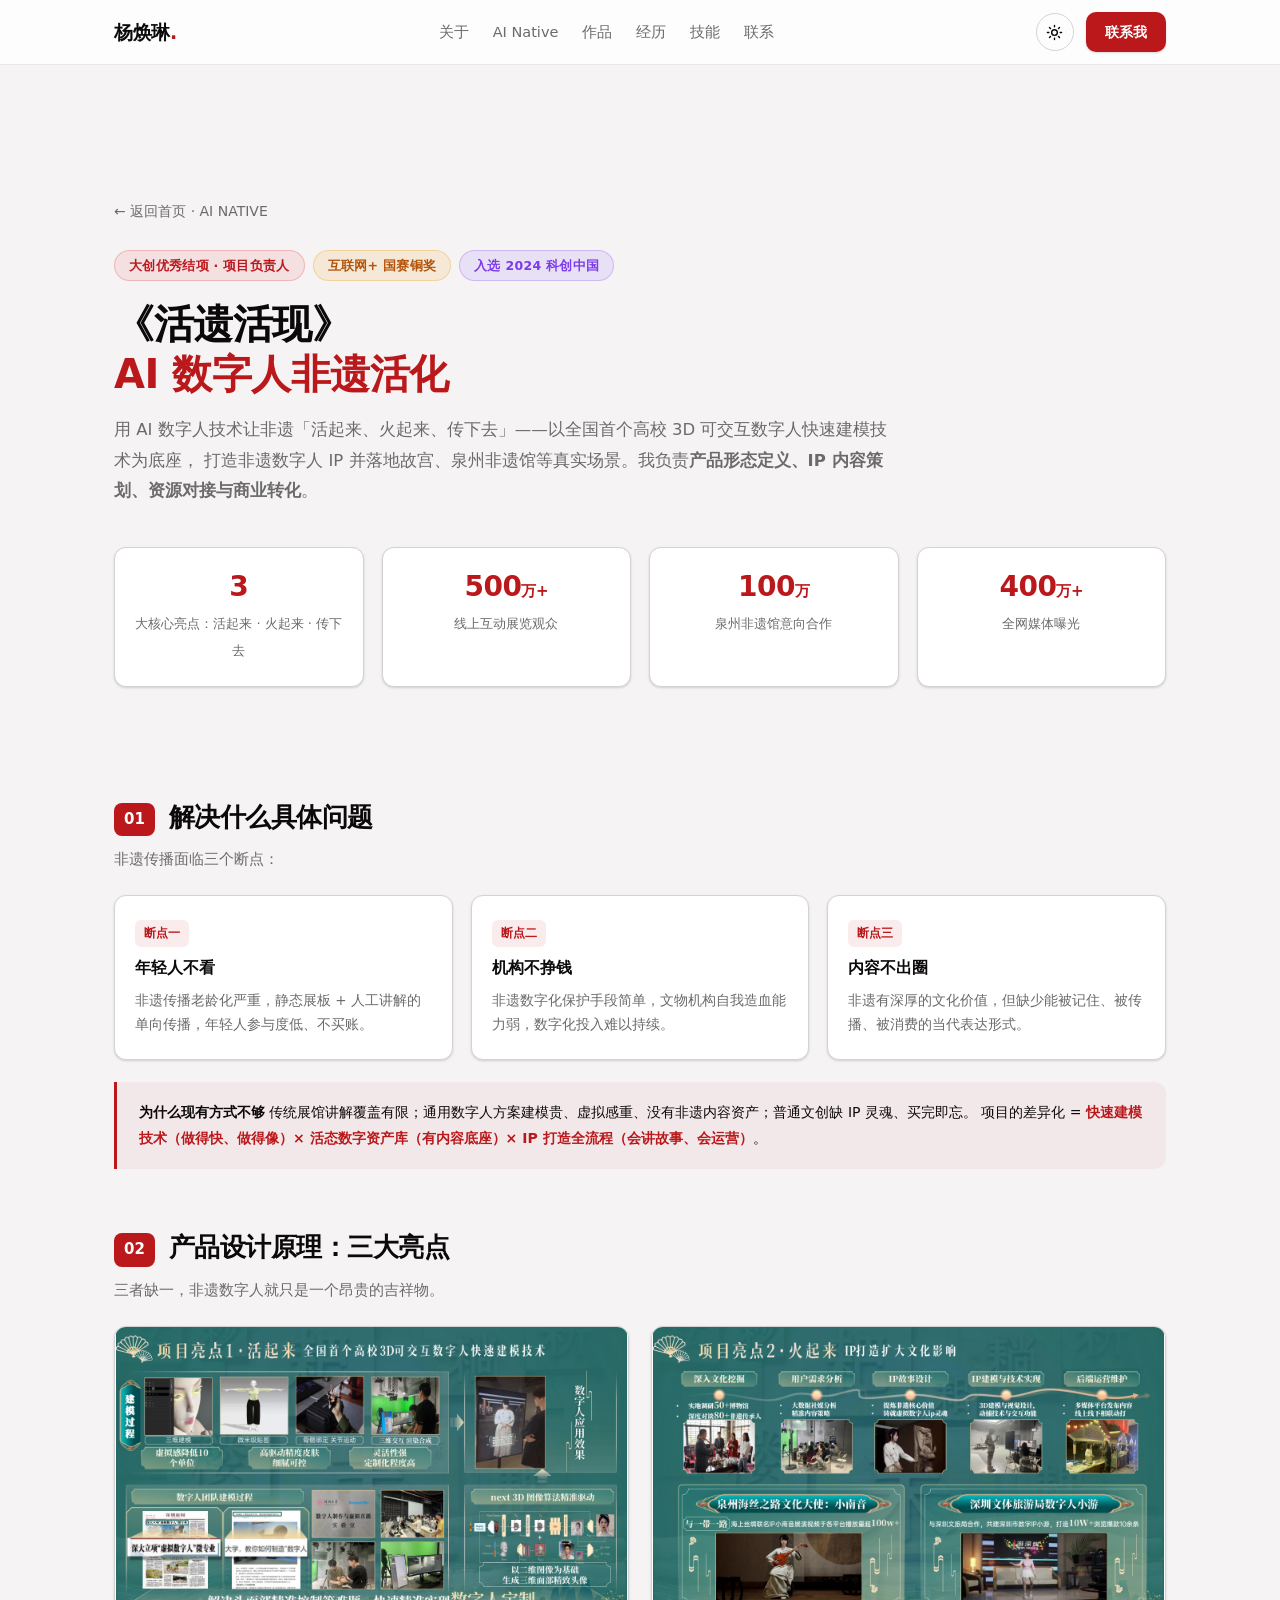
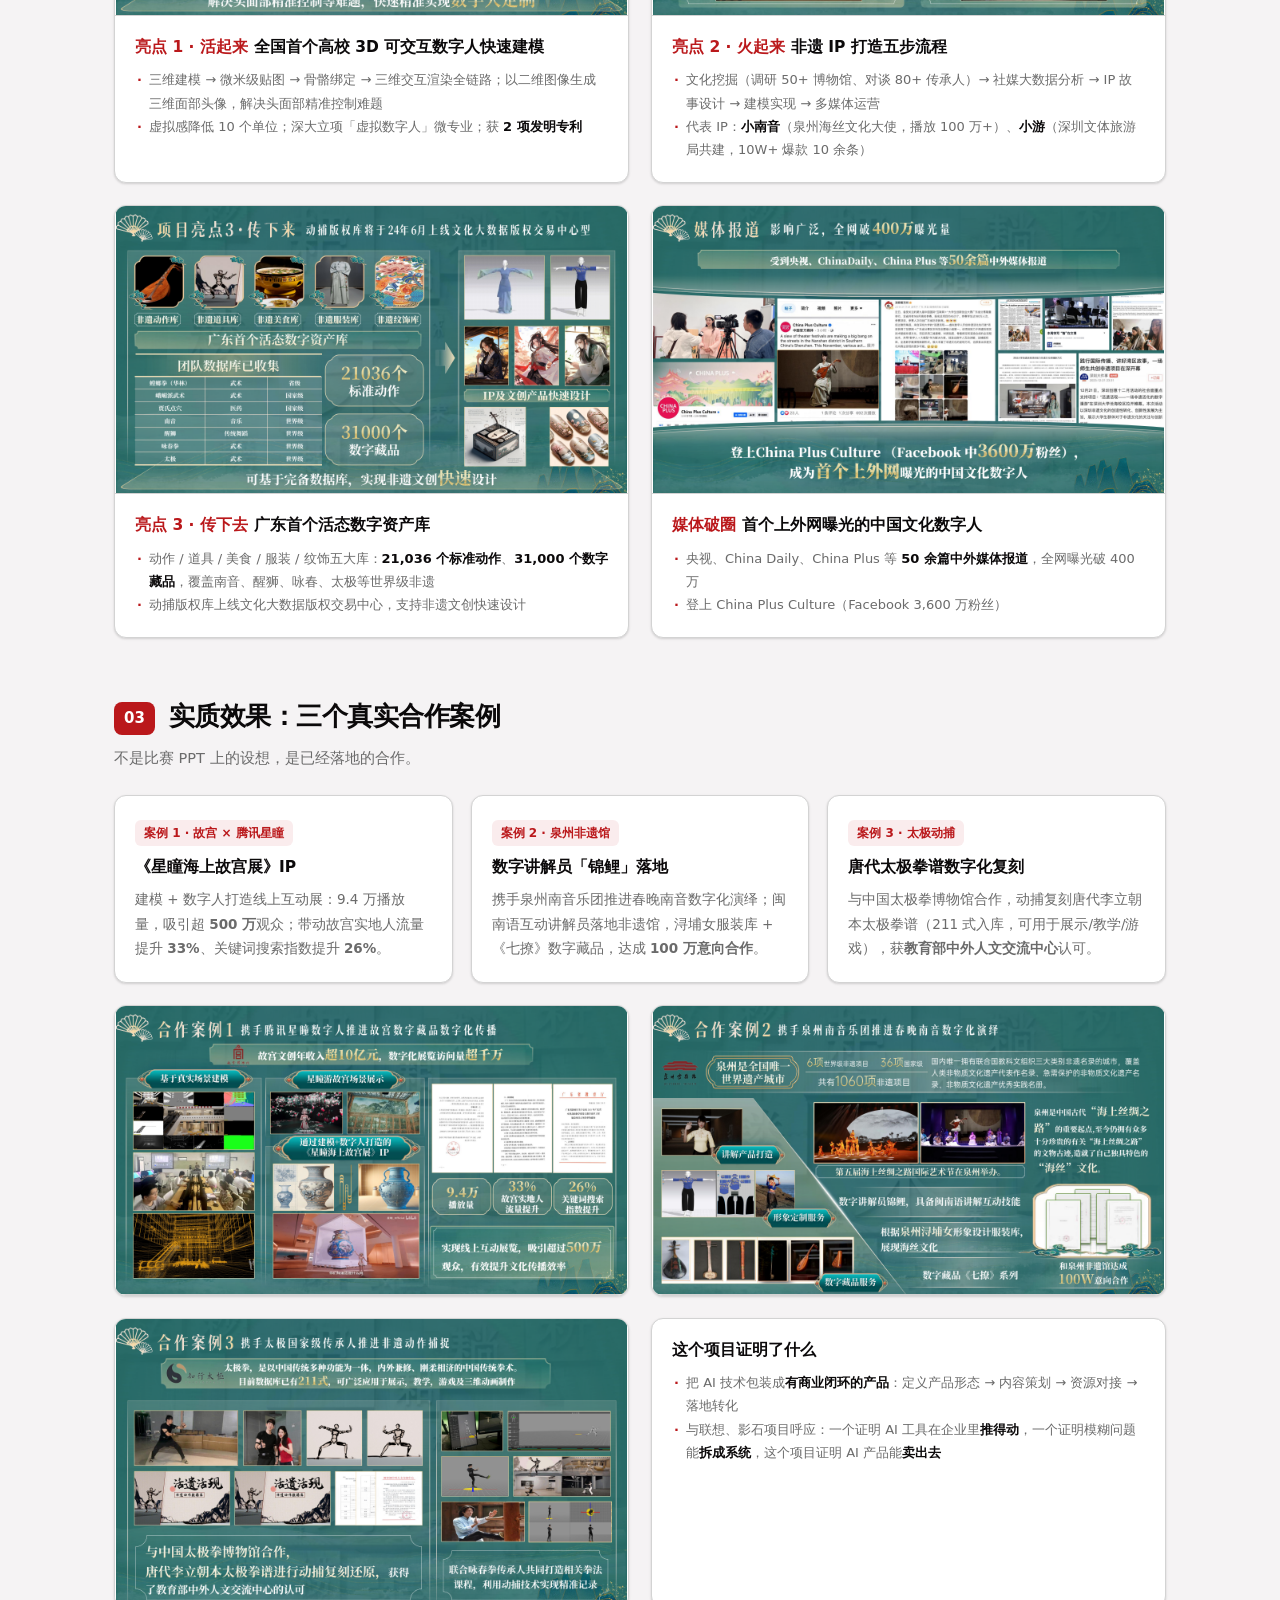
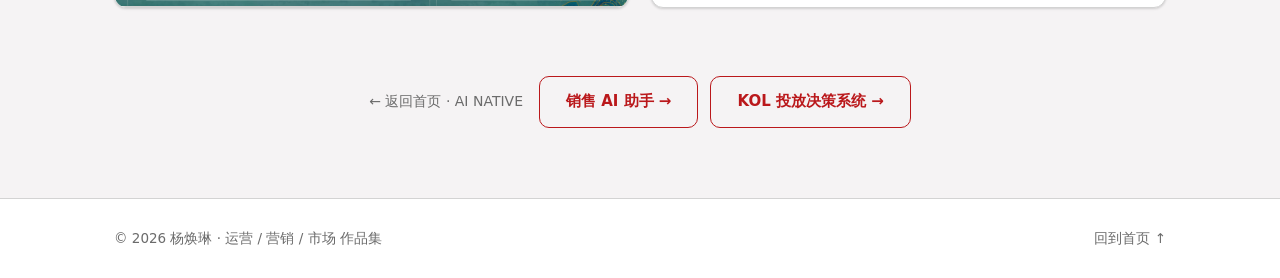
==== project-hyhx.html @ 3fa080e4 "Add 活遗活现 AI 数字人 project page and homepage card link" ====
<!DOCTYPE html>
<html lang="zh-CN" class="">
<head>
  <meta charset="utf-8" />
  <meta name="viewport" content="width=device-width, initial-scale=1" />
  <title>《活遗活现》AI 数字人非遗活化 | 杨焕琳</title>
  <meta name="description" content="《活遗活现》：用 AI 数字人技术让非遗活起来、火起来、传下去——全国首个高校 3D 可交互数字人快速建模技术，落地故宫、泉州非遗馆，全网曝光 400 万+。大创优秀结项项目负责人，互联网+ 国赛铜奖。" />
  <link rel="stylesheet" href="styles.css" />
  <link rel="stylesheet" href="project.css" />
</head>
<body>
  <!-- ===== 吸顶毛玻璃导航 ===== -->
  <header class="nav" id="nav">
    <div class="nav-inner">
      <a href="index.html" class="nav-logo">杨焕琳<span class="nav-logo-dot">.</span></a>
      <nav class="nav-links" id="navLinks">
        <a href="index.html#about" class="nav-link">关于</a>
        <a href="index.html#ai-native" class="nav-link">AI Native</a>
        <a href="index.html#works" class="nav-link">作品</a>
        <a href="index.html#experience" class="nav-link">经历</a>
        <a href="index.html#skills" class="nav-link">技能</a>
        <a href="index.html#contact" class="nav-link">联系</a>
      </nav>
      <div class="nav-actions">
        <button class="theme-toggle" id="themeToggle" aria-label="切换明暗主题">
          <svg class="icon-sun" viewBox="0 0 24 24" fill="none" stroke="currentColor" stroke-width="2" stroke-linecap="round" stroke-linejoin="round"><circle cx="12" cy="12" r="4"/><path d="M12 2v2m0 16v2M4.93 4.93l1.41 1.41m11.32 11.32 1.41 1.41M2 12h2m16 0h2M4.93 19.07l1.41-1.41M17.66 6.34l1.41-1.41"/></svg>
          <svg class="icon-moon" viewBox="0 0 24 24" fill="none" stroke="currentColor" stroke-width="2" stroke-linecap="round" stroke-linejoin="round"><path d="M21 12.79A9 9 0 1 1 11.21 3 7 7 0 0 0 21 12.79z"/></svg>
        </button>
        <a href="index.html#contact" class="btn btn-primary nav-cta">联系我</a>
      </div>
    </div>
  </header>

  <main>
    <!-- ===== 页面头 ===== -->
    <section class="ph">
      <div class="container">
        <a href="index.html#ai-native" class="back-link">← 返回首页 · AI NATIVE</a>
        <div class="ph-badges">
          <span class="badge badge-red">大创优秀结项 · 项目负责人</span>
          <span class="badge badge-gold">互联网+ 国赛铜奖</span>
          <span class="badge badge-violet">入选 2024 科创中国</span>
        </div>
        <h1 class="ph-title">《活遗活现》<br /><span class="ph-accent">AI 数字人非遗活化</span></h1>
        <p class="ph-sub">
          用 AI 数字人技术让非遗「活起来、火起来、传下去」——以全国首个高校 3D 可交互数字人快速建模技术为底座，
          打造非遗数字人 IP 并落地故宫、泉州非遗馆等真实场景。我负责<b>产品形态定义、IP 内容策划、资源对接与商业转化</b>。
        </p>

        <div class="stat-strip">
          <div class="stat-cell"><b>3</b><span>大核心亮点：活起来 · 火起来 · 传下去</span></div>
          <div class="stat-cell"><b>500<small>万+</small></b><span>线上互动展览观众</span></div>
          <div class="stat-cell"><b>100<small>万</small></b><span>泉州非遗馆意向合作</span></div>
          <div class="stat-cell"><b>400<small>万+</small></b><span>全网媒体曝光</span></div>
        </div>
      </div>
    </section>

    <!-- ===== ① 解决什么具体问题 ===== -->
    <section class="sec">
      <div class="container">
        <div class="sec-head"><span class="sec-num">01</span><h2 class="sec-title">解决什么具体问题</h2></div>
        <p class="sec-desc">非遗传播面临三个断点：</p>
        <div class="card-grid-3">
          <div class="pcard">
            <span class="pc-tag">断点一</span>
            <h4>年轻人不看</h4>
            <p>非遗传播老龄化严重，静态展板 + 人工讲解的单向传播，年轻人参与度低、不买账。</p>
          </div>
          <div class="pcard">
            <span class="pc-tag">断点二</span>
            <h4>机构不挣钱</h4>
            <p>非遗数字化保护手段简单，文物机构自我造血能力弱，数字化投入难以持续。</p>
          </div>
          <div class="pcard">
            <span class="pc-tag">断点三</span>
            <h4>内容不出圈</h4>
            <p>非遗有深厚的文化价值，但缺少能被记住、被传播、被消费的当代表达形式。</p>
          </div>
        </div>
        <div class="callout">
          <span class="callout-title">为什么现有方式不够</span>
          传统展馆讲解覆盖有限；通用数字人方案建模贵、虚拟感重、没有非遗内容资产；普通文创缺 IP 灵魂、买完即忘。
          项目的差异化 = <b>快速建模技术（做得快、做得像）× 活态数字资产库（有内容底座）× IP 打造全流程（会讲故事、会运营）</b>。
        </div>
      </div>
    </section>

    <!-- ===== ② 产品设计原理：三大亮点 ===== -->
    <section class="sec">
      <div class="container">
        <div class="sec-head"><span class="sec-num">02</span><h2 class="sec-title">产品设计原理：三大亮点</h2></div>
        <p class="sec-desc">三者缺一，非遗数字人就只是一个昂贵的吉祥物。</p>
        <div class="module-grid">
          <div class="module-card">
            <img src="assets/hyhx/highlight-1.png" alt="亮点1 活起来：3D 可交互数字人快速建模" loading="lazy" />
            <div class="mc-body">
              <h4><span class="mc-no">亮点 1 · 活起来</span>全国首个高校 3D 可交互数字人快速建模</h4>
              <ul>
                <li>三维建模 → 微米级贴图 → 骨骼绑定 → 三维交互渲染全链路；以二维图像生成三维面部头像，解决头面部精准控制难题</li>
                <li>虚拟感降低 10 个单位；深大立项「虚拟数字人」微专业；获 <b>2 项发明专利</b></li>
              </ul>
            </div>
          </div>
          <div class="module-card">
            <img src="assets/hyhx/highlight-2.png" alt="亮点2 火起来：IP 打造扩大文化影响" loading="lazy" />
            <div class="mc-body">
              <h4><span class="mc-no">亮点 2 · 火起来</span>非遗 IP 打造五步流程</h4>
              <ul>
                <li>文化挖掘（调研 50+ 博物馆、对谈 80+ 传承人）→ 社媒大数据分析 → IP 故事设计 → 建模实现 → 多媒体运营</li>
                <li>代表 IP：<b>小南音</b>（泉州海丝文化大使，播放 100 万+）、<b>小游</b>（深圳文体旅游局共建，10W+ 爆款 10 余条）</li>
              </ul>
            </div>
          </div>
          <div class="module-card">
            <img src="assets/hyhx/highlight-3.png" alt="亮点3 传下来：活态数字资产库" loading="lazy" />
            <div class="mc-body">
              <h4><span class="mc-no">亮点 3 · 传下去</span>广东首个活态数字资产库</h4>
              <ul>
                <li>动作 / 道具 / 美食 / 服装 / 纹饰五大库：<b>21,036 个标准动作</b>、<b>31,000 个数字藏品</b>，覆盖南音、醒狮、咏春、太极等世界级非遗</li>
                <li>动捕版权库上线文化大数据版权交易中心，支持非遗文创快速设计</li>
              </ul>
            </div>
          </div>
          <div class="module-card">
            <img src="assets/hyhx/media.png" alt="媒体报道：全网曝光 400 万+" loading="lazy" />
            <div class="mc-body">
              <h4><span class="mc-no">媒体破圈</span>首个上外网曝光的中国文化数字人</h4>
              <ul>
                <li>央视、China Daily、China Plus 等 <b>50 余篇中外媒体报道</b>，全网曝光破 400 万</li>
                <li>登上 China Plus Culture（Facebook 3,600 万粉丝）</li>
              </ul>
            </div>
          </div>
        </div>
      </div>
    </section>

    <!-- ===== ③ 实质效果：三个合作案例 ===== -->
    <section class="sec">
      <div class="container">
        <div class="sec-head"><span class="sec-num">03</span><h2 class="sec-title">实质效果：三个真实合作案例</h2></div>
        <p class="sec-desc">不是比赛 PPT 上的设想，是已经落地的合作。</p>
        <div class="card-grid-3">
          <div class="pcard">
            <span class="pc-tag">案例 1 · 故宫 × 腾讯星瞳</span>
            <h4>《星瞳海上故宫展》IP</h4>
            <p>建模 + 数字人打造线上互动展：9.4 万播放量，吸引超 <b>500 万</b>观众；带动故宫实地人流量提升 <b>33%</b>、关键词搜索指数提升 <b>26%</b>。</p>
          </div>
          <div class="pcard">
            <span class="pc-tag">案例 2 · 泉州非遗馆</span>
            <h4>数字讲解员「锦鲤」落地</h4>
            <p>携手泉州南音乐团推进春晚南音数字化演绎；闽南语互动讲解员落地非遗馆，浔埔女服装库 +《七撩》数字藏品，达成 <b>100 万意向合作</b>。</p>
          </div>
          <div class="pcard">
            <span class="pc-tag">案例 3 · 太极动捕</span>
            <h4>唐代太极拳谱数字化复刻</h4>
            <p>与中国太极拳博物馆合作，动捕复刻唐代李立朝本太极拳谱（211 式入库，可用于展示/教学/游戏），获<b>教育部中外人文交流中心</b>认可。</p>
          </div>
        </div>
        <div class="module-grid" style="margin-top: 22px;">
          <div class="module-card">
            <img src="assets/hyhx/case-1.png" alt="合作案例1 故宫 × 腾讯星瞳" loading="lazy" />
          </div>
          <div class="module-card">
            <img src="assets/hyhx/case-2.png" alt="合作案例2 泉州南音数字化" loading="lazy" />
          </div>
          <div class="module-card">
            <img src="assets/hyhx/case-3.png" alt="合作案例3 太极动作捕捉" loading="lazy" />
          </div>
          <div class="module-card">
            <div class="mc-body">
              <h4>这个项目证明了什么</h4>
              <ul>
                <li>把 AI 技术包装成<b>有商业闭环的产品</b>：定义产品形态 → 内容策划 → 资源对接 → 落地转化</li>
                <li>与联想、影石项目呼应：一个证明 AI 工具在企业里<b>推得动</b>，一个证明模糊问题能<b>拆成系统</b>，这个项目证明 AI 产品能<b>卖出去</b></li>
              </ul>
            </div>
          </div>
        </div>
      </div>
    </section>

    <!-- ===== 页底导航 ===== -->
    <section class="page-foot">
      <div class="container" style="display: flex; justify-content: space-between; align-items: center; gap: 16px; flex-wrap: wrap;">
        <a href="index.html#ai-native" class="back-link" style="margin-bottom: 0;">← 返回首页 · AI NATIVE</a>
        <div class="page-foot-links">
          <a href="project-sales-ai.html" class="btn btn-outline">销售 AI 助手 →</a>
          <a href="project-insta360-kol.html" class="btn btn-outline">KOL 投放决策系统 →</a>
        </div>
      </div>
    </section>
  </main>

  <footer class="footer">
    <div class="container footer-inner">
      <p>© 2026 杨焕琳 · 运营 / 营销 / 市场 作品集</p>
      <p class="footer-links"><a href="index.html">回到首页 ↑</a></p>
    </div>
  </footer>

  <script src="script.js"></script>
</body>
</html>
---- styles.css ----
/* ============================================================
   杨焕琳 · 运营/营销/市场 作品集
   设计语言参照模板：暖灰白底 + 深红点缀 + Bento 网格
   首页居中布局 · JD匹配个人介绍 · AI Native 四卡
   ============================================================ */

/* ---------- 设计变量（照抄模板 CSS 变量） ---------- */
:root {
  --background: #f5f3f4;      /* 暖灰白背景 */
  --foreground: #0b090a;      /* 近黑文字 */
  --primary: #ba181b;         /* 深红主色 */
  --secondary: #a4161a;       /* 暗红 */
  --accent: #e5383b;          /* 亮红 */
  --border: #d3d3d3;          /* 浅灰边框 */
  --card: #ffffff;
  --muted: #6b6b6b;
  --ring: #ba181b;
  --shadow: 0 18px 60px rgba(120, 91, 91, 0.18);
  --shadow-sm: 0 1px 3px rgba(0, 0, 0, 0.1), 0 1px 2px rgba(0, 0, 0, 0.06);
  --radius: 10px;
  --radius-card: 12px;
  --font: "Geist", "Geist Fallback", ui-sans-serif, system-ui, -apple-system, "Segoe UI", Roboto, "PingFang SC", "Hiragino Sans GB", "Microsoft YaHei", sans-serif;
}

html.dark {
  --background: #0b090a;
  --foreground: #f5f3f4;
  --primary: #e5383b;
  --secondary: #ba181b;
  --accent: #e5383b;
  --border: #660708;
  --card: #161a1d;
  --muted: #a8a29e;
  --ring: #e5383b;
  --shadow: 0 18px 60px rgba(0, 0, 0, 0.45);
  --shadow-sm: 0 1px 3px rgba(0, 0, 0, 0.4), 0 1px 2px rgba(0, 0, 0, 0.3);
}

/* ---------- 基础 ---------- */
* { margin: 0; padding: 0; box-sizing: border-box; }

html { scroll-behavior: smooth; }

body {
  font-family: var(--font);
  background: var(--background);
  color: var(--foreground);
  line-height: 1.7;
  -webkit-font-smoothing: antialiased;
  transition: background 0.3s ease, color 0.3s ease;
}

img { max-width: 100%; display: block; }
a { color: inherit; text-decoration: none; }
ul { list-style: none; }

.container {
  max-width: 1100px;
  margin: 0 auto;
  padding: 0 24px;
}

::selection { background: var(--primary); color: #fff; }

/* ---------- 通用按钮 ---------- */
.btn {
  display: inline-flex;
  align-items: center;
  justify-content: center;
  gap: 6px;
  padding: 12px 26px;
  border-radius: var(--radius);
  font-weight: 600;
  font-size: 15px;
  border: 1.5px solid transparent;
  cursor: pointer;
  transition: all 0.25s ease;
  white-space: nowrap;
}

.btn-lg {
  padding: 14px 30px;
  font-size: 15.5px;
}

.btn-primary {
  background: var(--primary);
  color: #fff;
  box-shadow: var(--shadow-sm);
}
.btn-primary:hover {
  background: var(--secondary);
  transform: translateY(-2px);
  box-shadow: var(--shadow);
}

.btn-outline {
  background: transparent;
  color: var(--primary);
  border-color: var(--primary);
}
.btn-outline:hover {
  background: var(--primary);
  color: #fff;
  transform: translateY(-2px);
  box-shadow: var(--shadow);
}

/* ---------- 渐变文字 ---------- */
.gradient-text {
  background: linear-gradient(120deg, var(--primary) 0%, rgba(186, 24, 27, 0.15) 60%, var(--accent) 100%);
  -webkit-background-clip: text;
  background-clip: text;
  color: transparent;
}
html.dark .gradient-text {
  background: linear-gradient(120deg, var(--primary) 0%, rgba(229, 56, 59, 0.15) 60%, var(--accent) 100%);
  -webkit-background-clip: text;
  background-clip: text;
  color: transparent;
}

/* ---------- 徽章 / 标签 ---------- */
.badge {
  display: inline-flex;
  align-items: center;
  gap: 6px;
  padding: 4px 14px;
  border-radius: 999px;
  font-size: 12.5px;
  font-weight: 600;
  letter-spacing: 0.3px;
  border: 1px solid transparent;
}

.badge-red {
  background: rgba(229, 56, 59, 0.1);
  color: var(--primary);
  border-color: rgba(229, 56, 59, 0.25);
}
.badge-gold {
  background: rgba(245, 158, 11, 0.12);
  color: #b45309;
  border-color: rgba(245, 158, 11, 0.3);
}
.badge-violet {
  background: rgba(139, 92, 246, 0.12);
  color: #7c3aed;
  border-color: rgba(139, 92, 246, 0.3);
}
html.dark .badge-gold { color: #fbbf24; }
html.dark .badge-violet { color: #a78bfa; }

.tag {
  display: inline-block;
  padding: 3px 12px;
  border-radius: 999px;
  font-size: 12.5px;
  font-weight: 500;
  border: 1px solid transparent;
}
.tag-pink { background: rgba(244, 114, 182, 0.12); color: #db2777; border-color: rgba(244, 114, 182, 0.3); }
.tag-orange { background: rgba(251, 146, 60, 0.12); color: #ea580c; border-color: rgba(251, 146, 60, 0.3); }
.tag-slate { background: rgba(100, 116, 139, 0.1); color: #475569; border-color: rgba(100, 116, 139, 0.25); }
.tag-violet { background: rgba(139, 92, 246, 0.12); color: #7c3aed; border-color: rgba(139, 92, 246, 0.3); }
html.dark .tag-pink { color: #f472b6; }
html.dark .tag-orange { color: #fb923c; }
html.dark .tag-slate { color: #cbd5e1; }
html.dark .tag-violet { color: #a78bfa; }

/* ---------- 吸顶毛玻璃导航 ---------- */
.nav {
  position: sticky;
  top: 0;
  z-index: 100;
  background: rgba(255, 255, 255, 0.8);
  backdrop-filter: blur(12px);
  -webkit-backdrop-filter: blur(12px);
  border-bottom: 1px solid rgba(211, 211, 211, 0.5);
  transition: background 0.3s ease;
}
html.dark .nav {
  background: rgba(11, 9, 10, 0.8);
  border-bottom-color: rgba(102, 7, 8, 0.5);
}

.nav-inner {
  max-width: 1100px;
  margin: 0 auto;
  padding: 0 24px;
  height: 64px;
  display: flex;
  align-items: center;
  justify-content: space-between;
  gap: 16px;
}

.nav-logo {
  font-size: 19px;
  font-weight: 800;
  letter-spacing: -0.3px;
}
.nav-logo-dot { color: var(--primary); }

.nav-links {
  display: flex;
  align-items: center;
  gap: 24px;
}

.nav-link {
  font-size: 14.5px;
  font-weight: 500;
  color: var(--muted);
  transition: color 0.2s ease;
  position: relative;
}
.nav-link::after {
  content: "";
  position: absolute;
  left: 0;
  bottom: -4px;
  width: 0;
  height: 2px;
  background: var(--primary);
  border-radius: 2px;
  transition: width 0.25s ease;
}
.nav-link:hover { color: var(--foreground); }
.nav-link:hover::after { width: 100%; }
.nav-link.active { color: var(--primary); }
.nav-link.active::after { width: 100%; }

.nav-actions {
  display: flex;
  align-items: center;
  gap: 12px;
}
.nav-cta { padding: 8px 18px; font-size: 13.5px; }

.theme-toggle {
  display: inline-flex;
  align-items: center;
  justify-content: center;
  width: 38px;
  height: 38px;
  border-radius: 50%;
  border: 1.5px solid var(--border);
  background: transparent;
  color: var(--foreground);
  cursor: pointer;
  transition: all 0.25s ease;
}
.theme-toggle:hover { border-color: var(--primary); color: var(--primary); }
.theme-toggle svg { width: 17px; height: 17px; }
.icon-moon { display: none; }
html.dark .icon-sun { display: none; }
html.dark .icon-moon { display: block; }

/* ---------- Hero（居中布局） ---------- */
.hero {
  position: relative;
  overflow: hidden;
  padding: 110px 0 120px;
}

.hero-bg { position: absolute; inset: 0; pointer-events: none; }
.blob {
  position: absolute;
  border-radius: 50%;
  filter: blur(80px);
}
.blob-1 {
  width: 420px; height: 420px;
  background: radial-gradient(circle, var(--primary), transparent 70%);
  top: -100px; left: -80px;
  opacity: 0.18;
}
.blob-2 {
  width: 380px; height: 380px;
  background: radial-gradient(circle, var(--accent), transparent 70%);
  bottom: -120px; right: -60px;
  opacity: 0.16;
}
.blob-3 {
  width: 260px; height: 260px;
  background: radial-gradient(circle, #ba181b, transparent 70%);
  top: 40%; right: 30%;
  opacity: 0.08;
}

.hero-center-inner {
  position: relative;
  z-index: 2;
  max-width: 820px;
  margin: 0 auto;
  padding: 0 24px;
  text-align: center;
}

.hero-chip {
  display: inline-flex;
  align-items: center;
  gap: 8px;
  padding: 7px 20px;
  border-radius: 999px;
  background: rgba(229, 56, 59, 0.1);
  color: var(--primary);
  border: 1.5px solid rgba(229, 56, 59, 0.3);
  font-size: 13.5px;
  font-weight: 600;
  letter-spacing: 0.3px;
  margin-bottom: 28px;
}
.chip-icon { font-size: 14px; line-height: 1; }

.hero-name {
  font-size: clamp(56px, 8vw, 96px);
  font-weight: 800;
  line-height: 1.05;
  letter-spacing: -2px;
  margin-bottom: 18px;
}
.hero-name-black { color: var(--foreground); }
.hero-name-red {
  color: var(--primary);
  display: inline-block;
  position: relative;
}

.hero-subtitle {
  font-size: clamp(15px, 1.7vw, 18px);
  font-weight: 600;
  color: var(--primary);
  letter-spacing: 1.2px;
  margin-bottom: 22px;
}

.hero-desc {
  font-size: 15.5px;
  color: var(--muted);
  max-width: 620px;
  margin: 0 auto 36px;
  line-height: 1.85;
}
.hero-desc strong {
  color: var(--foreground);
  font-weight: 600;
}

.hero-actions {
  display: flex;
  align-items: center;
  justify-content: center;
  gap: 14px;
  flex-wrap: wrap;
}

.hero-scroll {
  position: absolute;
  bottom: 28px;
  left: 50%;
  transform: translateX(-50%);
  color: var(--muted);
  display: flex;
  align-items: center;
  justify-content: center;
  width: 40px;
  height: 40px;
  animation: float 2.5s ease-in-out infinite;
  z-index: 2;
}
.hero-scroll svg { width: 20px; height: 20px; }

@keyframes float {
  0%, 100% { transform: translate(-50%, 0); }
  50% { transform: translate(-50%, -8px); }
}

/* ---------- 数据亮点条 ---------- */
.stats {
  background: var(--foreground);
  color: var(--background);
  padding: 52px 0;
}
.stats-inner {
  max-width: 1100px;
  margin: 0 auto;
  padding: 0 24px;
  display: grid;
  grid-template-columns: repeat(6, 1fr);
  gap: 24px;
}
.stat { text-align: center; }
.stat-num {
  display: block;
  font-size: clamp(26px, 3vw, 38px);
  font-weight: 800;
  letter-spacing: -1px;
  color: #e5383b;
  margin-bottom: 6px;
  font-variant-numeric: tabular-nums;
}
.stat-num span { font-size: 0.55em; font-weight: 700; }
.stat-label {
  font-size: 13px;
  color: rgba(245, 243, 244, 0.7);
}

/* ---------- 通用 Section ---------- */
.section { padding: 96px 0; }
.section-alt {
  background: var(--card);
  border-top: 1px solid var(--border);
  border-bottom: 1px solid var(--border);
}

.section-head {
  text-align: center;
  max-width: 640px;
  margin: 0 auto 56px;
}
.section-kicker {
  display: inline-block;
  font-size: 12px;
  font-weight: 700;
  letter-spacing: 3px;
  color: var(--primary);
  margin-bottom: 12px;
}
.section-title {
  font-size: clamp(30px, 3.8vw, 44px);
  font-weight: 800;
  letter-spacing: -1px;
  margin-bottom: 14px;
}
.section-desc {
  color: var(--muted);
  font-size: 15.5px;
}

/* ---------- 关于我（个人介绍段落） ---------- */
.about-prose-section {
  padding-top: 110px;
  padding-bottom: 110px;
}

.prose-head {
  margin-bottom: 44px;
}
.prose-title {
  font-size: clamp(38px, 5.5vw, 60px);
  font-weight: 800;
  line-height: 1.1;
  letter-spacing: -2px;
}
.title-black { color: var(--foreground); }
.title-red { color: var(--primary); }

.prose-subtitle {
  max-width: 680px;
  margin-top: 18px;
  color: var(--muted);
  font-size: 15.5px;
  line-height: 1.85;
}

.prose-divider {
  margin-top: 26px;
  width: 56px;
  height: 4px;
  border-radius: 4px;
  background: var(--primary);
}
.prose-head .prose-subtitle { margin-bottom: 4px; }

.about-prose-section .prose-head .prose-divider {
  margin-left: 0;
}
.ai-native-section .prose-head {
  text-align: left;
}
.ai-native-section .prose-divider {
  margin-left: 0;
}

.prose-body p {
  font-size: 16px;
  color: var(--foreground);
  line-height: 1.95;
  margin-bottom: 18px;
  max-width: 880px;
}
.prose-body p:last-child { margin-bottom: 0; }
.prose-body b { font-weight: 700; color: var(--foreground); }
.prose-body .hl {
  color: var(--primary);
  font-weight: 700;
}

.prose-pills {
  display: flex;
  flex-wrap: wrap;
  gap: 12px;
  margin-top: 36px;
}
.pill {
  display: inline-flex;
  align-items: center;
  gap: 8px;
  padding: 7px 18px;
  border-radius: 999px;
  background: transparent;
  border: 1.5px solid rgba(186, 24, 27, 0.35);
  color: var(--primary);
  font-size: 13.5px;
  font-weight: 600;
}
.pill-dot {
  width: 8px;
  height: 8px;
  border-radius: 50%;
  background: var(--primary);
  display: inline-block;
}

/* ---------- AI NATIVE ---------- */
.ai-native-section { padding: 100px 0; }

.ai-grid {
  display: grid;
  grid-template-columns: repeat(4, 1fr);
  gap: 22px;
  margin-top: 8px;
}

.ai-card {
  background: var(--card);
  border: 1.5px solid var(--border);
  border-radius: var(--radius-card);
  padding: 28px 26px;
  display: flex;
  flex-direction: column;
  gap: 14px;
  transition: all 0.3s ease;
  box-shadow: var(--shadow-sm);
  color: var(--foreground);
}
.ai-card:hover {
  transform: translateY(-5px);
  box-shadow: var(--shadow);
  border-color: rgba(186, 24, 27, 0.4);
}
.ai-card-active {
  border-color: var(--primary);
  box-shadow: 0 0 0 1px var(--primary) inset, var(--shadow-sm);
}

.ai-card-icons {
  display: flex;
  align-items: center;
  gap: 10px;
  margin-bottom: 6px;
}
.ai-icon-box {
  width: 44px;
  height: 44px;
  border-radius: 12px;
  background: var(--background);
  border: 1px solid var(--border);
  display: inline-flex;
  align-items: center;
  justify-content: center;
  color: var(--primary);
  transition: all 0.25s ease;
}
.ai-icon-box svg { width: 20px; height: 20px; }
.ai-icon-pink { background: rgba(244, 114, 182, 0.14); color: #db2777; border-color: rgba(244, 114, 182, 0.3); }
.ai-icon-blue { background: rgba(56, 189, 248, 0.14); color: #0284c7; border-color: rgba(56, 189, 248, 0.3); }
.ai-icon-violet { background: rgba(139, 92, 246, 0.14); color: #7c3aed; border-color: rgba(139, 92, 246, 0.3); }
.ai-icon-orange { background: rgba(251, 146, 60, 0.14); color: #ea580c; border-color: rgba(251, 146, 60, 0.3); }
.ai-icon-green { background: rgba(34, 197, 94, 0.14); color: #16a34a; border-color: rgba(34, 197, 94, 0.3); }
.ai-icon-arrow {
  color: var(--muted);
  font-size: 18px;
  font-weight: 700;
}
.ai-icon-plus {
  color: var(--muted);
  font-size: 18px;
  font-weight: 700;
}

.ai-card:hover .ai-icon-box {
  background: rgba(186, 24, 27, 0.08);
  border-color: rgba(186, 24, 27, 0.35);
}

.ai-card-title {
  font-size: 17.5px;
  font-weight: 700;
  line-height: 1.4;
  letter-spacing: -0.2px;
}

.ai-card-desc {
  font-size: 13.5px;
  color: var(--muted);
  line-height: 1.75;
  flex: 1;
}
.ai-card-desc b { color: var(--foreground); font-weight: 600; }

.ai-card-link {
  font-size: 13px;
  font-weight: 600;
  color: var(--primary);
  margin-top: 4px;
  transition: gap 0.2s ease;
  display: inline-flex;
  align-items: center;
  gap: 4px;
}
.ai-card:hover .ai-card-link { gap: 8px; }

/* ---------- Bento 网格 ---------- */
.bento-grid {
  display: grid;
  grid-template-columns: repeat(3, 1fr);
  grid-auto-rows: auto;
  gap: 22px;
}
.bento-card {
  background: var(--card);
  border: 1.5px solid var(--border);
  border-radius: var(--radius-card);
  padding: 30px 28px;
  box-shadow: var(--shadow-sm);
  transition: all 0.3s ease;
  display: flex;
  flex-direction: column;
  gap: 14px;
}
.bento-card:hover {
  transform: translateY(-5px);
  box-shadow: var(--shadow);
  border-color: rgba(186, 24, 27, 0.4);
}
.bento-lg { grid-column: span 2; }

.bento-top {
  display: flex;
  align-items: center;
  justify-content: space-between;
  gap: 12px;
}
.bento-arrow {
  font-size: 20px;
  color: var(--muted);
  transition: all 0.25s ease;
}
.bento-card:hover .bento-arrow { color: var(--primary); transform: translate(3px, -3px); }

.bento-title {
  font-size: 20px;
  font-weight: 700;
  line-height: 1.4;
  letter-spacing: -0.3px;
}
.bento-lg .bento-title { font-size: 24px; }

.bento-desc {
  font-size: 14.5px;
  color: var(--muted);
  line-height: 1.75;
}

.bento-stats {
  display: flex;
  gap: 26px;
  margin-top: auto;
  flex-wrap: wrap;
}
.bento-stats div { text-align: left; }
.bento-stats b {
  display: block;
  font-size: 21px;
  font-weight: 800;
  color: var(--primary);
  line-height: 1.3;
  font-variant-numeric: tabular-nums;
}
.bento-stats span { font-size: 12px; color: var(--muted); }

.bento-tags {
  display: flex;
  flex-wrap: wrap;
  gap: 7px;
  margin-top: 2px;
}

/* ---------- 时间线 ---------- */
.timeline {
  position: relative;
  max-width: 780px;
  margin: 0 auto;
  padding-left: 34px;
}
.timeline::before {
  content: "";
  position: absolute;
  left: 9px;
  top: 8px;
  bottom: 8px;
  width: 2px;
  background: linear-gradient(180deg, var(--primary), rgba(229, 56, 59, 0.15));
  border-radius: 2px;
}

.timeline-item { position: relative; margin-bottom: 30px; }
.timeline-marker {
  position: absolute;
  left: -31px;
  top: 22px;
  width: 13px;
  height: 13px;
  border-radius: 50%;
  background: var(--background);
  border: 3px solid var(--primary);
  box-shadow: 0 0 0 4px rgba(186, 24, 27, 0.15);
}

.timeline-card {
  background: var(--card);
  border: 1.5px solid var(--border);
  border-radius: var(--radius-card);
  padding: 28px 30px;
  box-shadow: var(--shadow-sm);
  transition: all 0.3s ease;
}
.timeline-card:hover {
  box-shadow: var(--shadow);
  transform: translateY(-3px);
}

.timeline-head {
  display: flex;
  align-items: flex-start;
  justify-content: space-between;
  gap: 16px;
  margin-bottom: 16px;
  flex-wrap: wrap;
}
.timeline-head h3 { font-size: 18.5px; font-weight: 700; }
.timeline-meta {
  display: block;
  font-size: 13px;
  color: var(--muted);
  margin-top: 3px;
  font-variant-numeric: tabular-nums;
}

.timeline-list li {
  position: relative;
  padding-left: 18px;
  font-size: 14.5px;
  color: var(--muted);
  margin-bottom: 9px;
  line-height: 1.75;
}
.timeline-list li:last-child { margin-bottom: 0; }
.timeline-list li::before {
  content: "";
  position: absolute;
  left: 0;
  top: 11px;
  width: 6px;
  height: 6px;
  border-radius: 50%;
  background: var(--accent);
  opacity: 0.55;
}
.timeline-list b { color: var(--foreground); font-weight: 600; }

/* 更多经历折叠 */
.more-exp {
  max-width: 780px;
  margin: 8px auto 0;
  background: var(--card);
  border: 1.5px dashed var(--border);
  border-radius: var(--radius-card);
  padding: 0;
}
.more-exp summary {
  cursor: pointer;
  padding: 16px 30px;
  font-size: 14px;
  font-weight: 600;
  color: var(--muted);
  transition: color 0.2s ease;
  list-style: none;
  user-select: none;
}
.more-exp summary::-webkit-details-marker { display: none; }
.more-exp summary::before { content: "＋ "; color: var(--primary); }
.more-exp[open] summary::before { content: "－ "; }
.more-exp summary:hover { color: var(--primary); }
.more-exp-body {
  padding: 0 30px 24px;
  border-top: 1px solid var(--border);
}
.more-exp-body p {
  font-size: 14px;
  color: var(--muted);
  margin-top: 16px;
  line-height: 1.75;
}
.more-exp-body b { color: var(--foreground); }

/* ---------- 技能 ---------- */
.skills-grid {
  display: grid;
  grid-template-columns: repeat(3, 1fr);
  gap: 24px;
  max-width: 960px;
  margin: 0 auto;
}
.skill-group {
  background: var(--background);
  border: 1.5px solid var(--border);
  border-radius: var(--radius-card);
  padding: 30px 28px;
  box-shadow: var(--shadow-sm);
  transition: all 0.3s ease;
}
.skill-group:hover { box-shadow: var(--shadow); transform: translateY(-4px); }
.skill-group h3 { font-size: 17px; font-weight: 700; margin-bottom: 18px; }
.skill-tags { display: flex; flex-wrap: wrap; gap: 9px; }

/* ---------- 联系 ---------- */
.contact { padding-bottom: 96px; }
.contact-grid {
  display: grid;
  grid-template-columns: repeat(4, 1fr);
  gap: 20px;
  max-width: 900px;
  margin: 0 auto;
}
.contact-card {
  background: var(--card);
  border: 1.5px solid var(--border);
  border-radius: var(--radius-card);
  padding: 28px 22px;
  text-align: center;
  box-shadow: var(--shadow-sm);
  transition: all 0.3s ease;
  display: flex;
  flex-direction: column;
  align-items: center;
  gap: 8px;
}
.contact-card:hover {
  transform: translateY(-4px);
  box-shadow: var(--shadow);
  border-color: rgba(186, 24, 27, 0.4);
}
.contact-icon { font-size: 26px; }
.contact-card b { font-size: 15.5px; font-weight: 700; }
.contact-card span {
  font-size: 13px;
  color: var(--muted);
  word-break: break-all;
}

/* ---------- 页脚 ---------- */
.footer {
  border-top: 1px solid var(--border);
  background: var(--card);
  padding: 28px 0;
}
.footer-inner {
  display: flex;
  align-items: center;
  justify-content: space-between;
  gap: 12px;
  flex-wrap: wrap;
}
.footer p { font-size: 13.5px; color: var(--muted); }
.footer-links a { color: var(--muted); transition: color 0.2s ease; }
.footer-links a:hover { color: var(--primary); }

/* ---------- 滚动显现动画 ---------- */
.reveal {
  opacity: 0;
  transform: translateY(26px);
  transition: opacity 0.7s ease, transform 0.7s ease;
}
.reveal.visible {
  opacity: 1;
  transform: translateY(0);
}

/* ---------- 响应式 ---------- */
@media (max-width: 1024px) {
  .stats-inner { grid-template-columns: repeat(3, 1fr); gap: 32px 16px; }
  .bento-grid { grid-template-columns: repeat(2, 1fr); }
  .bento-lg { grid-column: span 2; }
  .skills-grid { grid-template-columns: 1fr; max-width: 560px; }
  .contact-grid { grid-template-columns: repeat(2, 1fr); }
  .ai-grid { grid-template-columns: repeat(2, 1fr); }
}

@media (max-width: 768px) {
  .nav-links { display: none; }
  .nav-cta { display: none; }
  .section { padding: 72px 0; }
  .hero { padding: 70px 0 90px; }
  .hero-name { letter-spacing: -1px; }
  .stats-inner { grid-template-columns: repeat(2, 1fr); }
  .bento-grid { grid-template-columns: 1fr; }
  .bento-lg { grid-column: span 1; }
  .timeline { padding-left: 26px; }
  .timeline-marker { left: -25px; }
  .timeline-card { padding: 22px 20px; }
  .timeline-head { flex-direction: column; gap: 8px; }
  .contact-grid { grid-template-columns: 1fr; }
  .ai-grid { grid-template-columns: 1fr; }
  .footer-inner { justify-content: center; text-align: center; }
  .prose-title { letter-spacing: -1px; }
  .hero-actions .btn { width: 100%; max-width: 280px; }
}

/* ---------- 无障碍：减少动效 ---------- */
@media (prefers-reduced-motion: reduce) {
  *, *::before, *::after {
    animation-duration: 0.01ms !important;
    transition-duration: 0.01ms !important;
    scroll-behavior: auto !important;
  }
}
---- project.css ----
/* ============================================================
   项目详情子页面共用样式（依赖 styles.css 的设计变量）
   ============================================================ */

/* ---------- 页面头（位于吸顶导航之下） ---------- */
.ph {
  padding: 132px 0 48px;
}
.back-link {
  display: inline-flex;
  align-items: center;
  gap: 6px;
  font-size: 14px;
  color: var(--muted);
  margin-bottom: 26px;
  transition: color 0.2s ease;
}
.back-link:hover { color: var(--primary); }

.ph-badges {
  display: flex;
  flex-wrap: wrap;
  gap: 8px;
  margin-bottom: 18px;
}
.ph-title {
  font-size: 40px;
  font-weight: 800;
  letter-spacing: -0.5px;
  line-height: 1.25;
  margin-bottom: 16px;
}
.ph-title .ph-accent { color: var(--primary); }
.ph-sub {
  font-size: 16.5px;
  color: var(--muted);
  max-width: 780px;
  line-height: 1.85;
  margin-bottom: 12px;
}
.ph-meta {
  font-size: 13.5px;
  color: var(--muted);
}

/* ---------- 关键数据条 ---------- */
.stat-strip {
  display: grid;
  grid-template-columns: repeat(4, 1fr);
  gap: 18px;
  margin: 40px 0 8px;
}
.stat-cell {
  background: var(--card);
  border: 1.5px solid var(--border);
  border-radius: var(--radius-card);
  padding: 22px 20px;
  box-shadow: var(--shadow-sm);
  text-align: center;
}
.stat-cell b {
  display: block;
  font-size: 28px;
  font-weight: 800;
  color: var(--primary);
  letter-spacing: -0.5px;
  line-height: 1.2;
  margin-bottom: 6px;
}
.stat-cell b small { font-size: 15px; font-weight: 700; }
.stat-cell span {
  font-size: 13px;
  color: var(--muted);
}

/* ---------- 章节 ---------- */
.sec { padding: 52px 0 4px; }
.sec-head {
  display: flex;
  align-items: baseline;
  gap: 14px;
  margin-bottom: 8px;
}
.sec-num {
  font-size: 15px;
  font-weight: 800;
  color: #fff;
  background: var(--primary);
  border-radius: 8px;
  padding: 4px 10px;
  letter-spacing: 0;
  flex-shrink: 0;
  transform: translateY(-2px);
}
.sec-title {
  font-size: 26px;
  font-weight: 800;
  letter-spacing: -0.5px;
}
.sec-desc {
  color: var(--muted);
  font-size: 14.5px;
  margin-bottom: 24px;
  max-width: 780px;
}

/* ---------- 通用卡片网格 ---------- */
.card-grid-3 {
  display: grid;
  grid-template-columns: repeat(3, 1fr);
  gap: 18px;
}
.card-grid-2 {
  display: grid;
  grid-template-columns: repeat(2, 1fr);
  gap: 18px;
}
.card-grid-4 {
  display: grid;
  grid-template-columns: repeat(4, 1fr);
  gap: 16px;
}
.pcard {
  background: var(--card);
  border: 1.5px solid var(--border);
  border-radius: var(--radius-card);
  padding: 22px 20px;
  box-shadow: var(--shadow-sm);
}
.pc-tag {
  display: inline-block;
  font-size: 12px;
  font-weight: 700;
  color: var(--primary);
  background: rgba(186, 24, 27, 0.08);
  border-radius: 6px;
  padding: 3px 9px;
  margin-bottom: 10px;
}
html.dark .pc-tag { background: rgba(229, 56, 59, 0.14); }
.pcard h4 {
  font-size: 15.5px;
  font-weight: 700;
  margin-bottom: 8px;
  line-height: 1.5;
}
.pcard p, .pcard li {
  font-size: 13.5px;
  color: var(--muted);
  line-height: 1.8;
}
.pcard ul { padding-left: 0; }
.pcard li { padding-left: 14px; position: relative; }
.pcard li::before {
  content: "·";
  position: absolute;
  left: 2px;
  color: var(--primary);
  font-weight: 800;
}
.pcard .pc-arrow {
  display: block;
  margin-top: 10px;
  font-size: 13px;
  color: var(--foreground);
  font-weight: 600;
}
.pcard .pc-arrow em { color: var(--primary); font-style: normal; }

/* ---------- 表格 ---------- */
.table-wrap {
  overflow-x: auto;
  border: 1.5px solid var(--border);
  border-radius: var(--radius-card);
  background: var(--card);
  box-shadow: var(--shadow-sm);
}
.tbl {
  width: 100%;
  border-collapse: collapse;
  font-size: 13.5px;
  min-width: 640px;
}
.tbl th {
  text-align: left;
  font-weight: 700;
  padding: 13px 16px;
  background: rgba(186, 24, 27, 0.06);
  border-bottom: 1.5px solid var(--border);
  white-space: nowrap;
}
html.dark .tbl th { background: rgba(229, 56, 59, 0.10); }
.tbl td {
  padding: 13px 16px;
  border-bottom: 1px solid var(--border);
  color: var(--muted);
  line-height: 1.7;
  vertical-align: top;
}
.tbl tr:last-child td { border-bottom: none; }
.tbl td b { color: var(--foreground); }
.tbl .hl-red { color: var(--primary); font-weight: 700; }

/* ---------- 强调框 ---------- */
.callout {
  border-left: 3px solid var(--primary);
  background: rgba(186, 24, 27, 0.05);
  border-radius: 0 var(--radius-card) var(--radius-card) 0;
  padding: 18px 22px;
  margin-top: 22px;
  font-size: 14px;
  line-height: 1.85;
}
html.dark .callout { background: rgba(229, 56, 59, 0.08); }
.callout b { color: var(--primary); }
.callout-title {
  font-weight: 700;
  margin-bottom: 4px;
}

/* ---------- 模块图网格（联想） ---------- */
.module-grid {
  display: grid;
  grid-template-columns: repeat(2, 1fr);
  gap: 22px;
}
.module-card {
  background: var(--card);
  border: 1.5px solid var(--border);
  border-radius: var(--radius-card);
  overflow: hidden;
  box-shadow: var(--shadow-sm);
  display: flex;
  flex-direction: column;
}
.module-card img {
  width: 100%;
  aspect-ratio: 16 / 9;
  object-fit: contain;
  background: #fff;
  border-bottom: 1.5px solid var(--border);
}
.mc-body { padding: 18px 20px 20px; }
.mc-body h4 {
  font-size: 15.5px;
  font-weight: 700;
  margin-bottom: 8px;
}
.mc-body h4 .mc-no { color: var(--primary); margin-right: 6px; }
.mc-body li {
  font-size: 13px;
  color: var(--muted);
  line-height: 1.8;
  padding-left: 14px;
  position: relative;
}
.mc-body li::before {
  content: "·";
  position: absolute;
  left: 2px;
  color: var(--primary);
  font-weight: 800;
}
.mc-body li b { color: var(--foreground); }

/* ---------- 漏斗（影石） ---------- */
.funnel {
  display: flex;
  flex-direction: column;
  align-items: center;
  gap: 0;
  margin: 10px 0 6px;
}
.flayer {
  background: var(--card);
  border: 1.5px solid var(--border);
  border-radius: var(--radius-card);
  box-shadow: var(--shadow-sm);
  padding: 20px 26px;
  text-align: center;
}
.flayer-1 { width: 100%; }
.flayer-2 { width: 86%; }
.flayer-3 { width: 72%; }
.flayer h4 {
  font-size: 16px;
  font-weight: 800;
  margin-bottom: 4px;
}
.flayer h4 .fl-no { color: var(--primary); }
.flayer p {
  font-size: 13.5px;
  color: var(--muted);
  line-height: 1.75;
}
.farrow {
  color: var(--primary);
  font-size: 20px;
  line-height: 1;
  padding: 6px 0;
  font-weight: 800;
}

/* ---------- 公式 ---------- */
.formula {
  background: var(--card);
  border: 1.5px solid var(--border);
  border-radius: var(--radius-card);
  box-shadow: var(--shadow-sm);
  padding: 20px 24px;
  text-align: center;
  font-size: 15px;
  font-weight: 600;
  letter-spacing: 0.2px;
  margin-top: 18px;
  overflow-x: auto;
}
.formula .f-minus { color: var(--primary); }

/* ---------- 步骤（推广方法论） ---------- */
.steps { display: flex; flex-direction: column; gap: 14px; }
.step {
  display: flex;
  gap: 16px;
  background: var(--card);
  border: 1.5px solid var(--border);
  border-radius: var(--radius-card);
  box-shadow: var(--shadow-sm);
  padding: 18px 20px;
  align-items: flex-start;
}
.step-num {
  flex-shrink: 0;
  width: 32px;
  height: 32px;
  border-radius: 50%;
  background: var(--primary);
  color: #fff;
  font-weight: 800;
  font-size: 15px;
  display: flex;
  align-items: center;
  justify-content: center;
  margin-top: 2px;
}
.step h4 {
  font-size: 15px;
  font-weight: 700;
  margin-bottom: 4px;
}
.step p {
  font-size: 13.5px;
  color: var(--muted);
  line-height: 1.8;
}

/* ---------- 页底导航 ---------- */
.page-foot {
  padding: 64px 0 70px;
  display: flex;
  justify-content: space-between;
  align-items: center;
  gap: 16px;
  flex-wrap: wrap;
}
.page-foot-links {
  display: flex;
  gap: 12px;
  flex-wrap: wrap;
}

/* ---------- 响应式 ---------- */
@media (max-width: 900px) {
  .ph { padding: 116px 0 36px; }
  .ph-title { font-size: 30px; }
  .stat-strip { grid-template-columns: repeat(2, 1fr); }
  .card-grid-3, .card-grid-4 { grid-template-columns: repeat(2, 1fr); }
  .module-grid { grid-template-columns: 1fr; }
  .flayer-2, .flayer-3 { width: 100%; }
}
@media (max-width: 640px) {
  .card-grid-3, .card-grid-2, .card-grid-4 { grid-template-columns: 1fr; }
  .sec-title { font-size: 22px; }
}
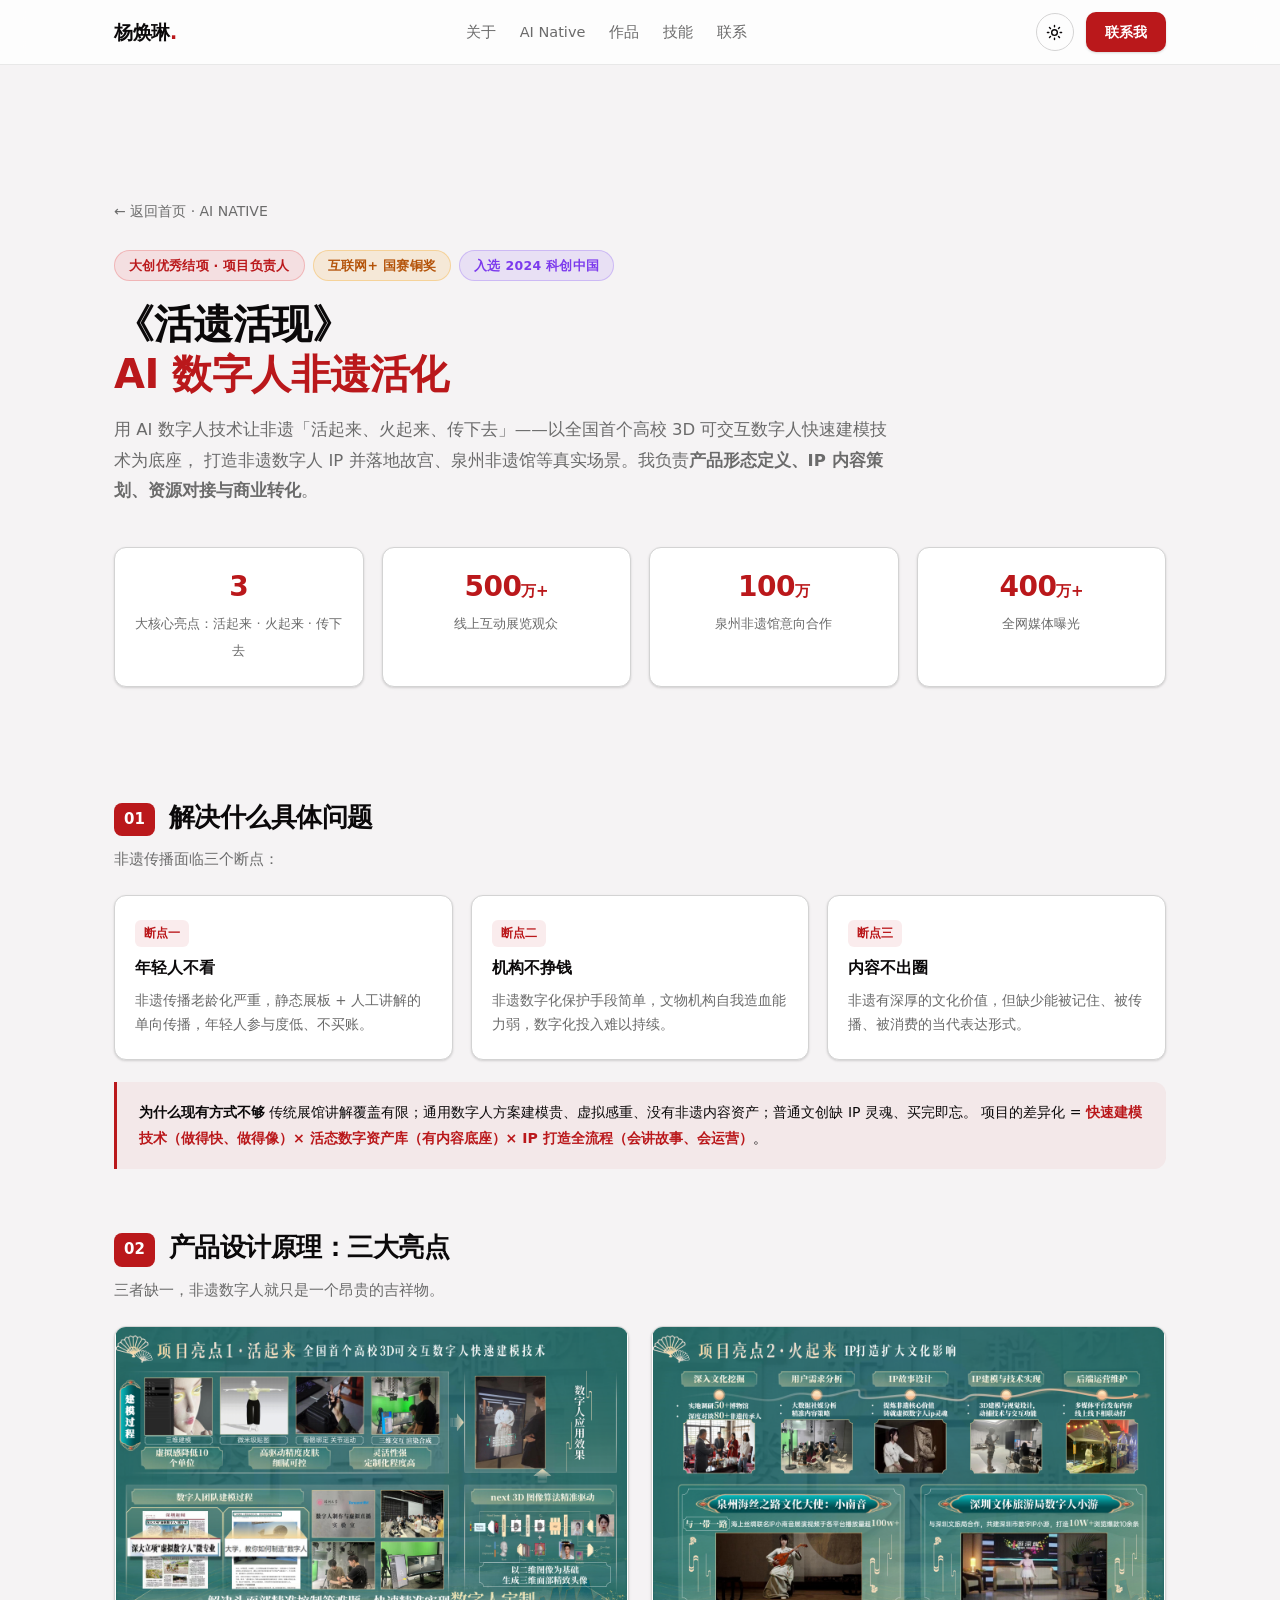
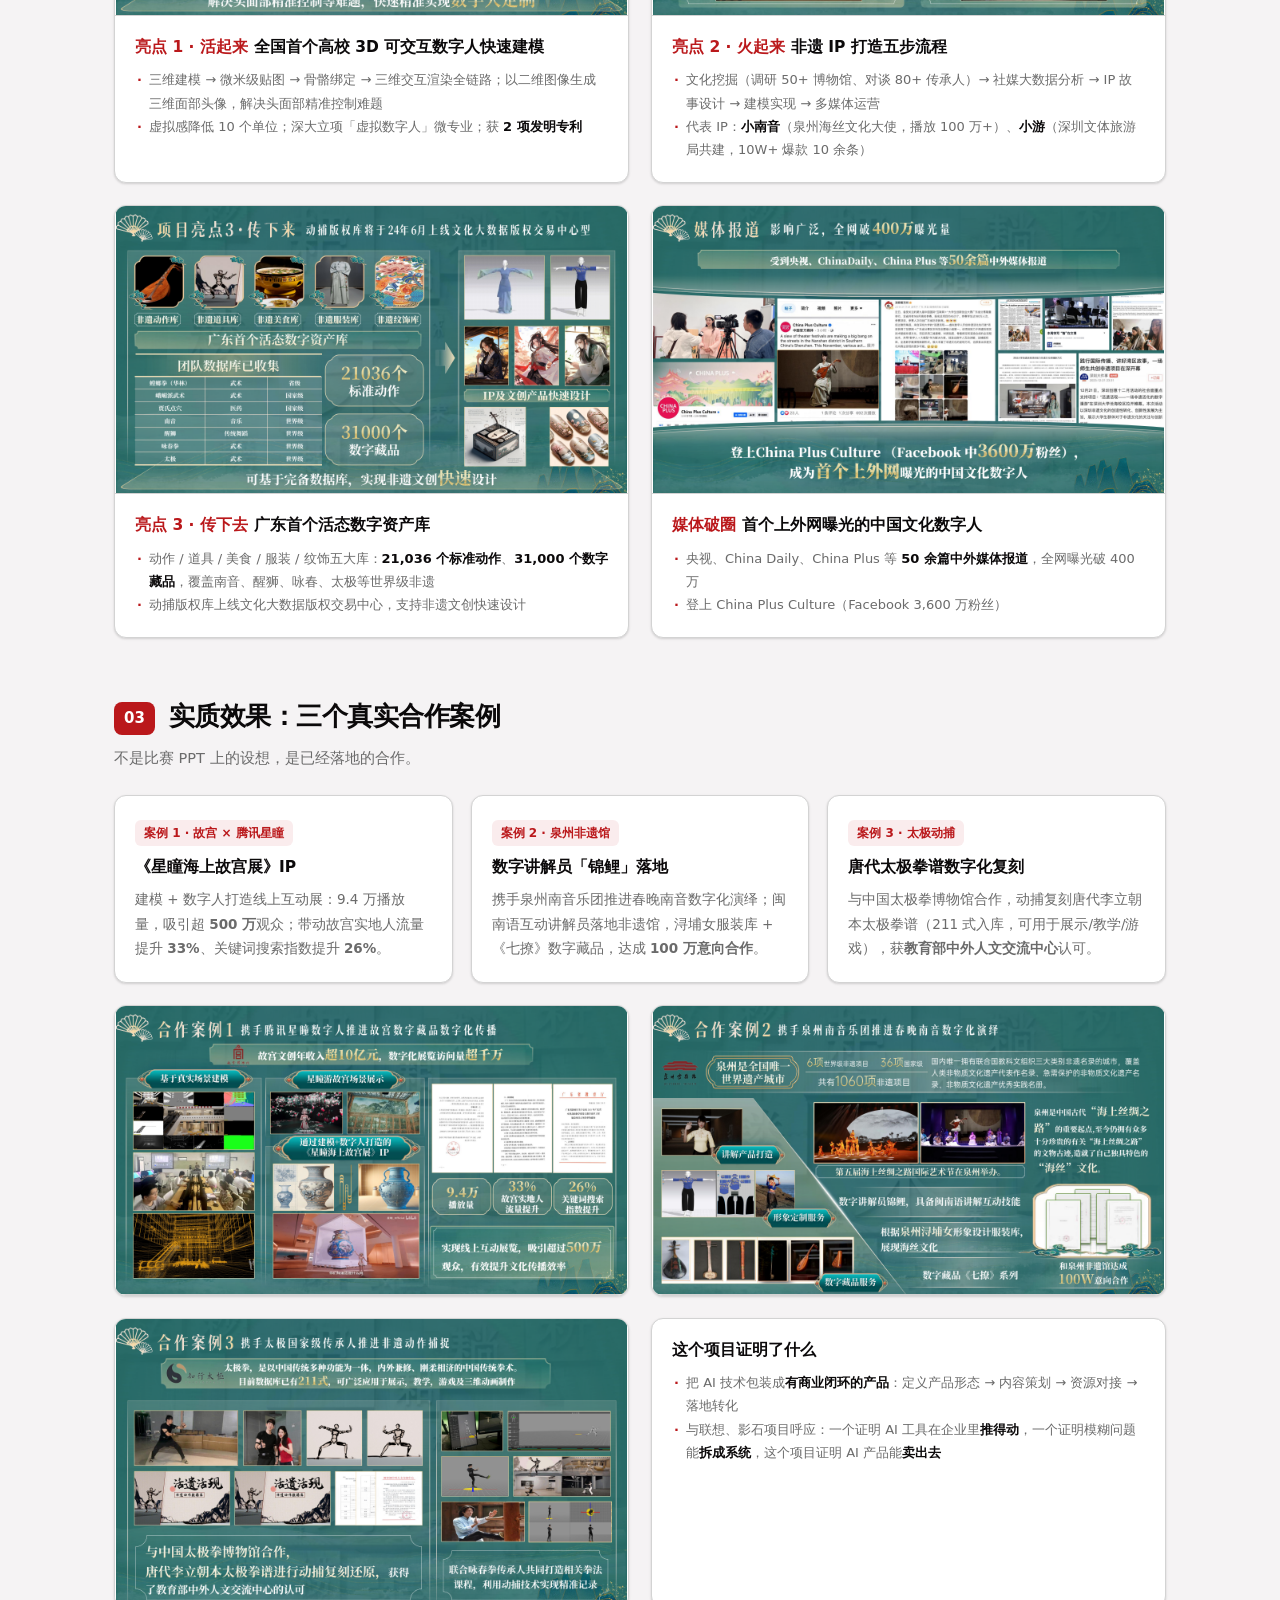
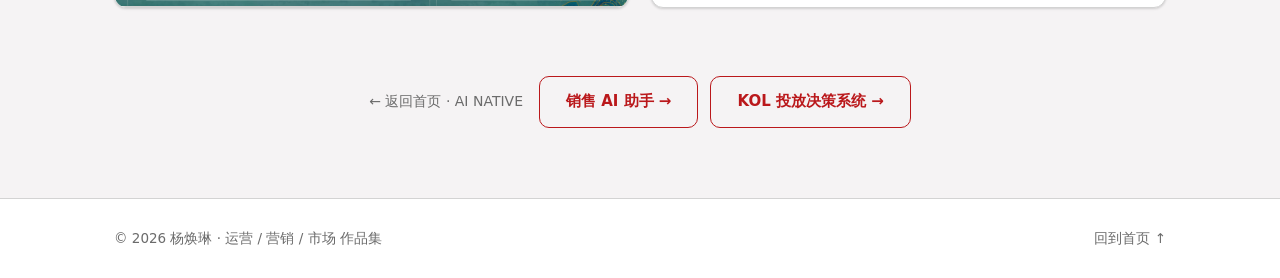
==== commit ecfa09d6: "删除实习经历板块；新增宾夕法尼亚大学交流（全国AI拔尖计划）；其他项目新增影石活动与生态运营、自媒体佐证图片" ====
--- a/project-hyhx.html
+++ b/project-hyhx.html
@@ -17,7 +17,7 @@
         <a href="index.html#about" class="nav-link">关于</a>
         <a href="index.html#ai-native" class="nav-link">AI Native</a>
         <a href="index.html#works" class="nav-link">作品</a>
-        <a href="index.html#experience" class="nav-link">经历</a>
+        
         <a href="index.html#skills" class="nav-link">技能</a>
         <a href="index.html#contact" class="nav-link">联系</a>
       </nav>
--- a/styles.css
+++ b/styles.css
@@ -937,4 +937,37 @@
     transition-duration: 0.01ms !important;
     scroll-behavior: auto !important;
   }
-}+}
+/* ---------- 卡片内图片画廊与小字备注 ---------- */
+.card-gallery {
+  display: grid;
+  grid-template-columns: repeat(auto-fit, minmax(0, 1fr));
+  gap: 10px;
+  margin-top: 2px;
+}
+.card-gallery-2 { grid-template-columns: repeat(2, 1fr); }
+.card-gallery figure { margin: 0; min-width: 0; }
+.card-gallery img {
+  width: 100%;
+  height: 120px;
+  object-fit: cover;
+  border-radius: 10px;
+  border: 1px solid var(--border);
+  display: block;
+  background: var(--card-alt, #f8f8f8);
+}
+.card-gallery-2 img { height: 150px; object-fit: contain; background: #f1f2f4; }
+.card-gallery figcaption {
+  font-size: 11px;
+  color: var(--muted);
+  margin-top: 5px;
+  line-height: 1.45;
+}
+.note-small {
+  font-size: 12px;
+  color: var(--muted);
+  line-height: 1.7;
+  border-left: 3px solid var(--primary);
+  padding-left: 11px;
+  margin: 0;
+}
